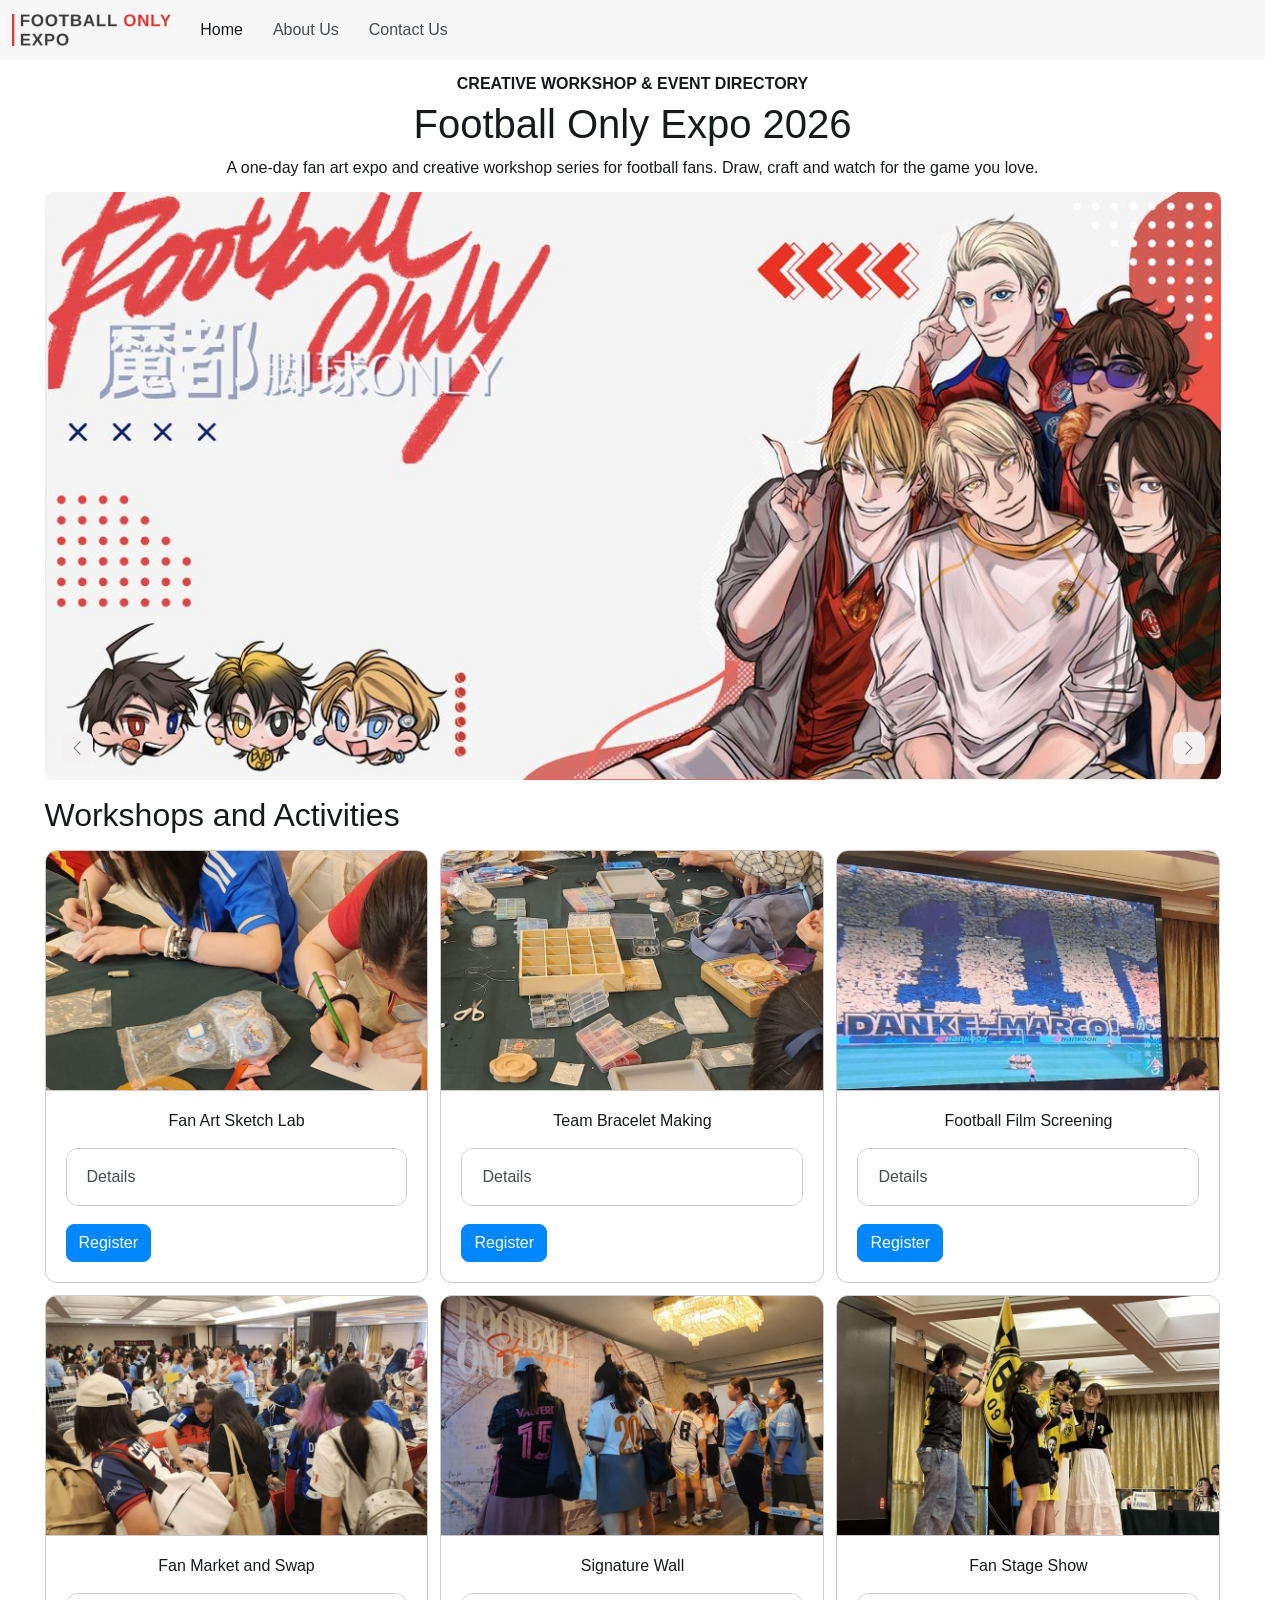
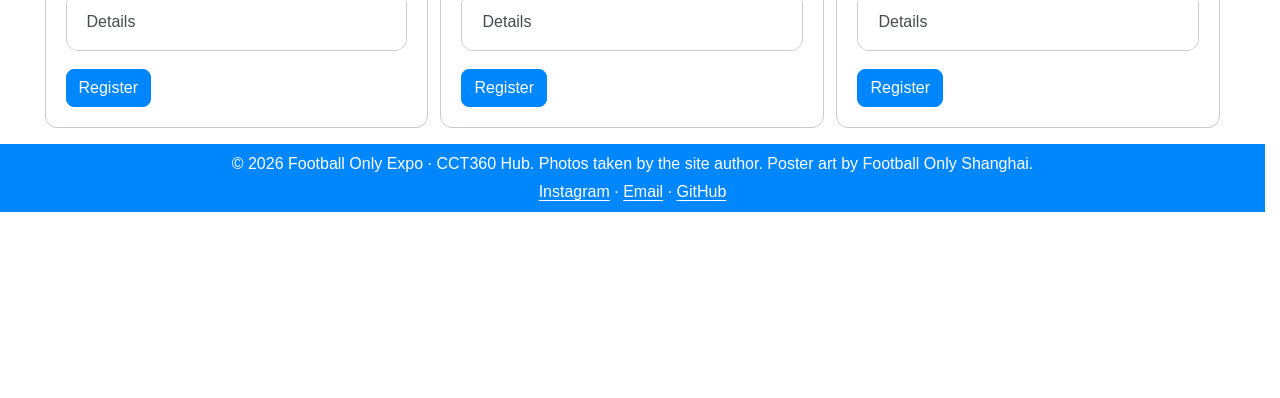
==== index.html @ ecef6b1f "Add home page" ====
<!DOCTYPE html>
<html lang="en">
<head>
  <meta charset="UTF-8">
  <meta name="viewport" content="width=device-width, initial-scale=1.0">
  <title>Football Only Expo 2026 | Creative Workshops for Football Fans</title>
  <link rel="icon" href="data:,">
  <link rel="stylesheet" href="css/bootstrap.min.css">
  <link rel="stylesheet" href="css/style.css">
  <script type="module" src="js/bootstrap.bundle.min.js"></script>
</head>
<body>

  <nav class="navbar md:navbar-expand bg-1 fg-2">
    <div class="container-fluid">
      <a class="navbar-brand" href="index.html">
        <img src="images/logo.png" alt="Football Only Expo" height="32">
      </a>
      <button class="btn-icon navbar-toggler" type="button"
        data-bs-toggle="drawer" data-bs-target="#navbarNav"
        aria-controls="navbarNav" aria-expanded="false"
        aria-label="Toggle navigation">
        <span class="navbar-toggler-icon" aria-hidden="true"></span>
      </button>
      <dialog class="drawer drawer-end" tabindex="-1" id="navbarNav"
        aria-labelledby="navbarNavLabel">
        <div class="drawer-header">
          <span class="drawer-title" id="navbarNavLabel">Menu</span>
          <button type="button" class="btn-close"
            data-bs-dismiss="drawer" aria-label="Close"></button>
        </div>
        <div class="drawer-body">
          <ul class="navbar-nav">
            <li class="nav-item"><a class="nav-link active" aria-current="page" href="index.html">Home</a></li>
            <li class="nav-item"><a class="nav-link" href="#">About Us</a></li>
            <li class="nav-item"><a class="nav-link" href="contact.html">Contact Us</a></li>
          </ul>
        </div>
      </dialog>
    </div>
  </nav>

  <main>
    <div class="container mt-3">
      <p class="text-center fw-bold mt-4 mb-1">CREATIVE WORKSHOP &amp; EVENT DIRECTORY</p>
      <h1 class="text-center mb-3">Football Only Expo 2026</h1>
      <p class="text-center mb-4">A one-day fan art expo and creative workshop series for football fans. Draw, craft and watch for the game you love.</p>

      <div id="heroCarousel" class="carousel carousel-overlay">
        <div class="carousel-inner rounded-5">
          <div class="carousel-item active">
            <img src="images/banner1.jpg" class="d-block w-100"
              alt="Football Only Shanghai poster art of fans drawn in Manchester United, Real Madrid, AC Milan and Bayern kits">
          </div>
          <div class="carousel-item">
            <img src="images/banner2.jpg" class="d-block w-100"
              alt="Football Only Shanghai poster dated 2024/08/03 with three cartoon players in front of a stadium">
          </div>
          <div class="carousel-item">
            <img src="images/banner3.jpg" class="d-block w-100"
              alt="Signature wall covered in handwritten messages from fans in Chinese and English">
          </div>
        </div>
        <div class="carousel-overlay-controls">
          <button class="btn-icon btn-sm btn-subtle theme-secondary" type="button"
            data-bs-target="#heroCarousel" data-bs-slide="prev">
            <span class="carousel-icon-prev" aria-hidden="true"></span>
            <span class="visually-hidden">Previous</span>
          </button>
          <button class="btn-icon btn-sm btn-subtle theme-secondary" type="button"
            data-bs-target="#heroCarousel" data-bs-slide="next">
            <span class="carousel-icon-next" aria-hidden="true"></span>
            <span class="visually-hidden">Next</span>
          </button>
        </div>
      </div>
    </div>

    <div class="container mt-5">
      <h2 class="my-5">Workshops and Activities</h2>
   
      <div class="row g-4">

        <div class="col-12 md:col-6 lg:col-4">
          <div class="card h-100">
            <img src="images/sketch.jpg" class="card-img-top w-100"
              alt="Two fans sketching football players at a table with pencils and handmade badges">
            <div class="card-body d-flex flex-column align-items-center">
              <h3 class="h5 text-center">Fan Art Sketch Lab</h3>
              <div class="accordion w-100 my-3">
                <details class="accordion-item" name="details1">
                  <summary class="accordion-header">Details</summary>
                  <div class="accordion-body">
                    Draw your favourite player in action. Bring a photo on your phone, and our volunteers will help you turn it into a simple line sketch you can colour in.
                  </div>
                </details>
              </div>
              <button type="button" class="btn-solid theme-primary mt-auto"
                data-bs-toggle="dialog" data-bs-target="#registerDialog1">
                Register
              </button>
            </div>
          </div>
          <dialog class="dialog dialog-slide-up" id="registerDialog1" aria-labelledby="registerDialog1Label">
            <div class="dialog-header">
              <h2 class="dialog-title fs-5" id="registerDialog1Label">Register: Fan Art Sketch Lab</h2>
              <button type="button" class="btn-close" data-bs-dismiss="dialog" aria-label="Close"></button>
            </div>
            <div class="dialog-body">
              <p>Saturday, Dec 5 · 11:00 AM · Room A. Pencils and paper are provided. Free with your expo ticket.</p>
            </div>
            <div class="dialog-footer">
              <button type="button" class="btn-solid theme-secondary" data-bs-dismiss="dialog">Close</button>
            </div>
          </dialog>
        </div>

        <div class="col-12 md:col-6 lg:col-4">
          <div class="card h-100">
            <img src="images/bracelet.jpg" class="card-img-top w-100"
              alt="Craft table covered with boxes of coloured beads, string and bracelet trays">
            <div class="card-body d-flex flex-column align-items-center">
              <h3 class="h5 text-center">Team Bracelet Making</h3>
              <div class="accordion w-100 my-3">
                <details class="accordion-item" name="details2">
                  <summary class="accordion-header">Details</summary>
                  <div class="accordion-body">
                    Braid a beaded bracelet in your club's colours, add a player's number and take it home. Every seat comes with a full bead kit.
                  </div>
                </details>
              </div>
              <button type="button" class="btn-solid theme-primary mt-auto"
                data-bs-toggle="dialog" data-bs-target="#registerDialog2">
                Register
              </button>
            </div>
          </div>
          <dialog class="dialog dialog-slide-up" id="registerDialog2" aria-labelledby="registerDialog2Label">
            <div class="dialog-header">
              <h2 class="dialog-title fs-5" id="registerDialog2Label">Register: Team Bracelet Making</h2>
              <button type="button" class="btn-close" data-bs-dismiss="dialog" aria-label="Close"></button>
            </div>
            <div class="dialog-body">
              <p>Saturday, Dec 5 · 12:30 PM · Room B. Seats are limited to 30 fans. Free with your expo ticket.</p>
            </div>
            <div class="dialog-footer">
              <button type="button" class="btn-solid theme-secondary" data-bs-dismiss="dialog">Close</button>
            </div>
          </dialog>
        </div>

        <div class="col-12 md:col-6 lg:col-4">
          <div class="card h-100">
            <img src="images/film.jpg" class="card-img-top w-100"
              alt="Big screen showing a stadium card display that reads Danke Marco">
            <div class="card-body d-flex flex-column align-items-center">
              <h3 class="h5 text-center">Football Film Screening</h3>
              <div class="accordion w-100 my-3">
                <details class="accordion-item" name="details3">
                  <summary class="accordion-header">Details</summary>
                  <div class="accordion-body">
                    Watch and discuss iconic football films and farewell moments, from legendary careers to the tifos fans built to say goodbye.
                  </div>
                </details>
              </div>
              <button type="button" class="btn-solid theme-primary mt-auto"
                data-bs-toggle="dialog" data-bs-target="#registerDialog3">
                Register
              </button>
            </div>
          </div>
          <dialog class="dialog dialog-slide-up" id="registerDialog3" aria-labelledby="registerDialog3Label">
            <div class="dialog-header">
              <h2 class="dialog-title fs-5" id="registerDialog3Label">Register: Football Film Screening</h2>
              <button type="button" class="btn-close" data-bs-dismiss="dialog" aria-label="Close"></button>
            </div>
            <div class="dialog-body">
              <p>Saturday, Dec 5 · 2:00 PM · Main Hall. Bring tissues for the farewell clips. Free with your expo ticket.</p>
            </div>
            <div class="dialog-footer">
              <button type="button" class="btn-solid theme-secondary" data-bs-dismiss="dialog">Close</button>
            </div>
          </dialog>
        </div>

        <div class="col-12 md:col-6 lg:col-4">
          <div class="card h-100">
            <img src="images/market.jpg" class="card-img-top w-100"
              alt="Crowded fan market with fans in club jerseys browsing booths of fan-made goods">
            <div class="card-body d-flex flex-column align-items-center">
              <h3 class="h5 text-center">Fan Market and Swap</h3>
              <div class="accordion w-100 my-3">
                <details class="accordion-item" name="details4">
                  <summary class="accordion-header">Details</summary>
                  <div class="accordion-body">
                    Shop the fan booths for handmade zines, cards, badges and stickers, or bring your own creations to trade with other fans.
                  </div>
                </details>
              </div>
              <button type="button" class="btn-solid theme-primary mt-auto"
                data-bs-toggle="dialog" data-bs-target="#registerDialog4">
                Register
              </button>
            </div>
          </div>
          <dialog class="dialog dialog-slide-up" id="registerDialog4" aria-labelledby="registerDialog4Label">
            <div class="dialog-header">
              <h2 class="dialog-title fs-5" id="registerDialog4Label">Register: Fan Market and Swap</h2>
              <button type="button" class="btn-close" data-bs-dismiss="dialog" aria-label="Close"></button>
            </div>
            <div class="dialog-body">
              <p>Saturday, Dec 5 · 10:00 AM to 5:00 PM · Market Hall. Bring cash or items to swap. Free with your expo ticket.</p>
            </div>
            <div class="dialog-footer">
              <button type="button" class="btn-solid theme-secondary" data-bs-dismiss="dialog">Close</button>
            </div>
          </dialog>
        </div>

        <div class="col-12 md:col-6 lg:col-4">
          <div class="card h-100">
            <img src="images/signature.jpg" class="card-img-top w-100"
              alt="Fans in Valverde, Kroos and Manchester City jerseys signing a large Football Only wall">
            <div class="card-body d-flex flex-column align-items-center">
              <h3 class="h5 text-center">Signature Wall</h3>
              <div class="accordion w-100 my-3">
                <details class="accordion-item" name="details5">
                  <summary class="accordion-header">Details</summary>
                  <div class="accordion-body">
                    Leave your name and a message for your club on the giant Football Only wall, then take a photo with it as a souvenir.
                  </div>
                </details>
              </div>
              <button type="button" class="btn-solid theme-primary mt-auto"
                data-bs-toggle="dialog" data-bs-target="#registerDialog5">
                Register
              </button>
            </div>
          </div>
          <dialog class="dialog dialog-slide-up" id="registerDialog5" aria-labelledby="registerDialog5Label">
            <div class="dialog-header">
              <h2 class="dialog-title fs-5" id="registerDialog5Label">Register: Signature Wall</h2>
              <button type="button" class="btn-close" data-bs-dismiss="dialog" aria-label="Close"></button>
            </div>
            <div class="dialog-body">
              <p>Open all day · Entrance lobby. Markers are provided. Free with your expo ticket.</p>
            </div>
            <div class="dialog-footer">
              <button type="button" class="btn-solid theme-secondary" data-bs-dismiss="dialog">Close</button>
            </div>
          </dialog>
        </div>

        <div class="col-12 md:col-6 lg:col-4">
          <div class="card h-100">
            <img src="images/stage.jpg" class="card-img-top w-100"
              alt="Fans on stage waving a giant Borussia Dortmund flag, one dressed as a bee mascot">
            <div class="card-body d-flex flex-column align-items-center">
              <h3 class="h5 text-center">Fan Stage Show</h3>
              <div class="accordion w-100 my-3">
                <details class="accordion-item" name="details6">
                  <summary class="accordion-header">Details</summary>
                  <div class="accordion-body">
                    Fans take the stage to lead chants, wave club flags and show off their mascot costumes. Sign up to perform or just come to cheer.
                  </div>
                </details>
              </div>
              <button type="button" class="btn-solid theme-primary mt-auto"
                data-bs-toggle="dialog" data-bs-target="#registerDialog6">
                Register
              </button>
            </div>
          </div>
          <dialog class="dialog dialog-slide-up" id="registerDialog6" aria-labelledby="registerDialog6Label">
            <div class="dialog-header">
              <h2 class="dialog-title fs-5" id="registerDialog6Label">Register: Fan Stage Show</h2>
              <button type="button" class="btn-close" data-bs-dismiss="dialog" aria-label="Close"></button>
            </div>
            <div class="dialog-body">
              <p>Saturday, Dec 5 · 4:00 PM · Main Hall stage. Performers check in at the info desk by 3:30 PM. Free with your expo ticket.</p>
            </div>
            <div class="dialog-footer">
              <button type="button" class="btn-solid theme-secondary" data-bs-dismiss="dialog">Close</button>
            </div>
          </dialog>
        </div>

      </div>
    </div>
  </main>

  <footer class="bg-primary fg-contrast-primary text-center p-3 mt-5">
    <p class="mb-1">&copy; 2026 Football Only Expo · CCT360 Hub. Photos taken by the site author. Poster art by Football Only Shanghai.</p>
    <p class="mb-0">
      <a class="fg-contrast-primary" href="https://www.instagram.com/skylarzzz_oxo/">Instagram</a> ·
      <a class="fg-contrast-primary" href="mailto:skylarrr.zhang@mail.utoronto.ca">Email</a> ·
      <a class="fg-contrast-primary" href="https://github.com/Skylaroxo">GitHub</a>
    </p>
  </footer>

</body>
</html>
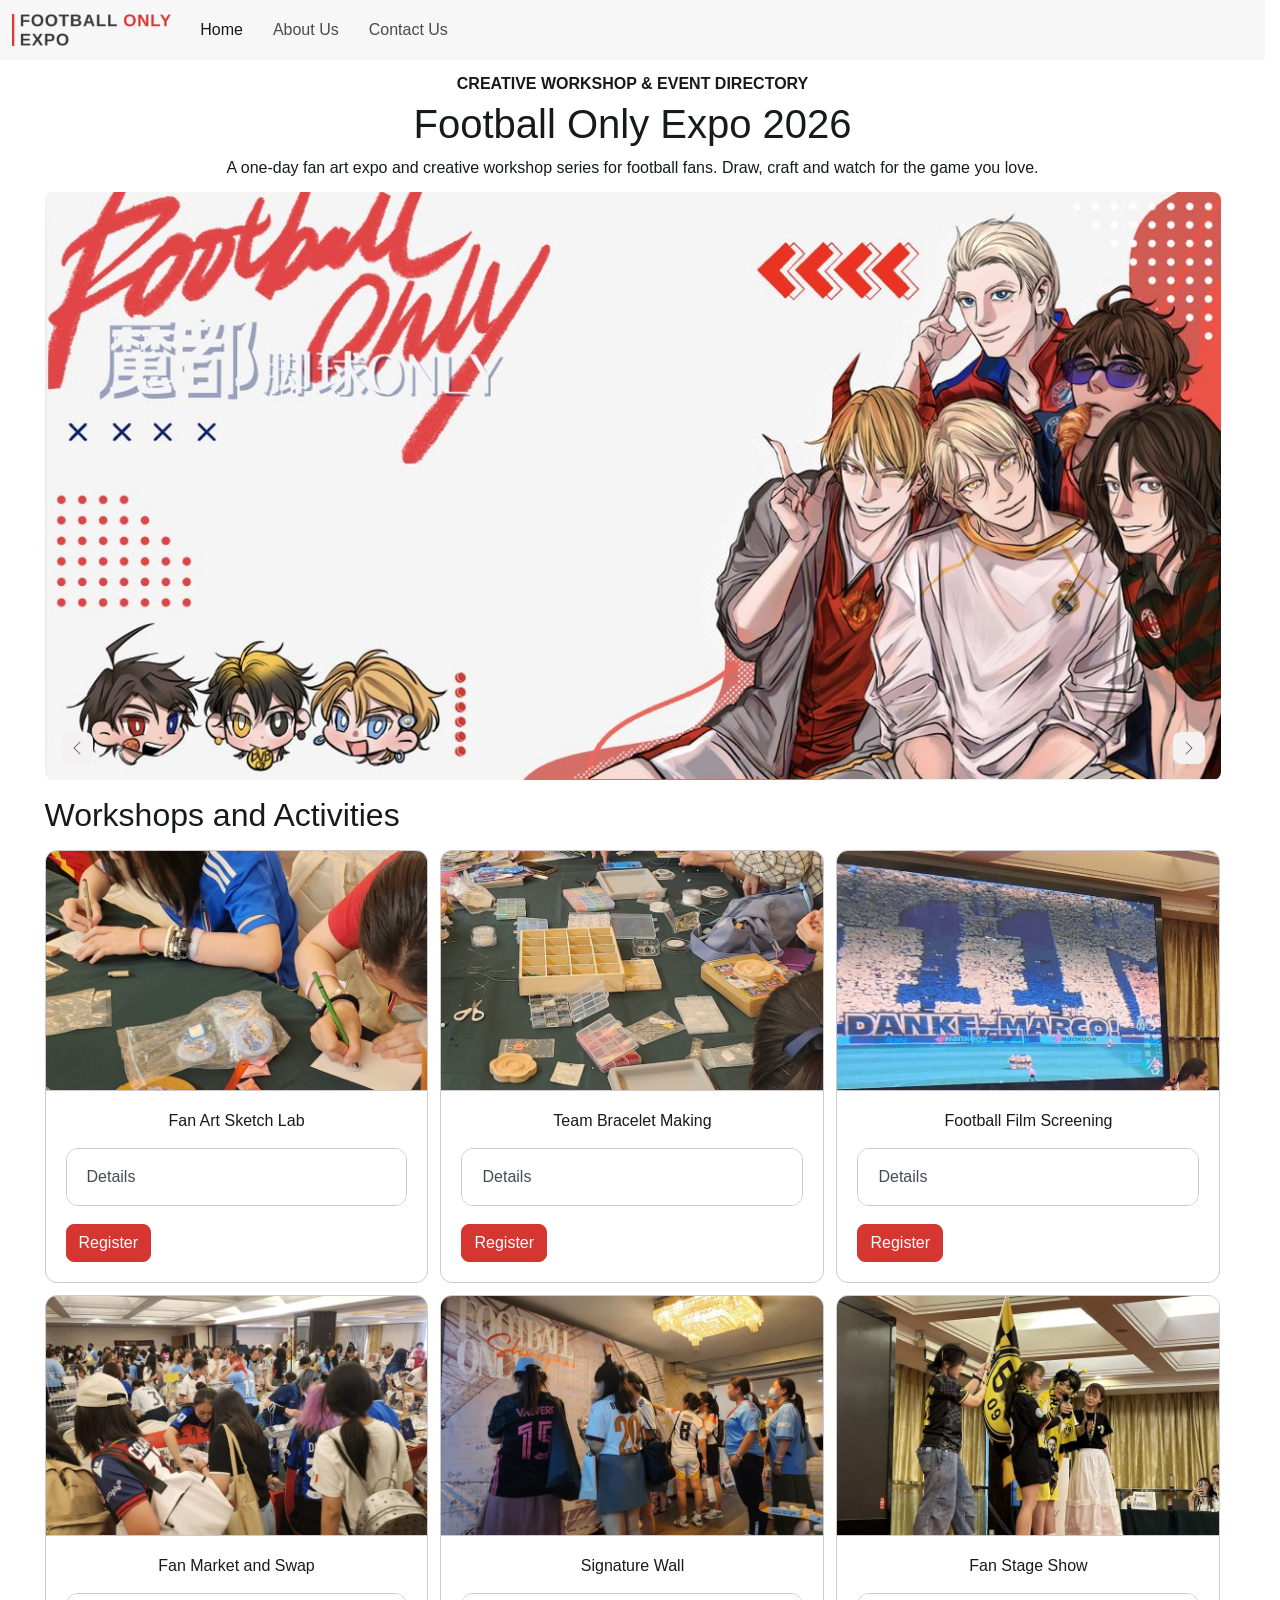
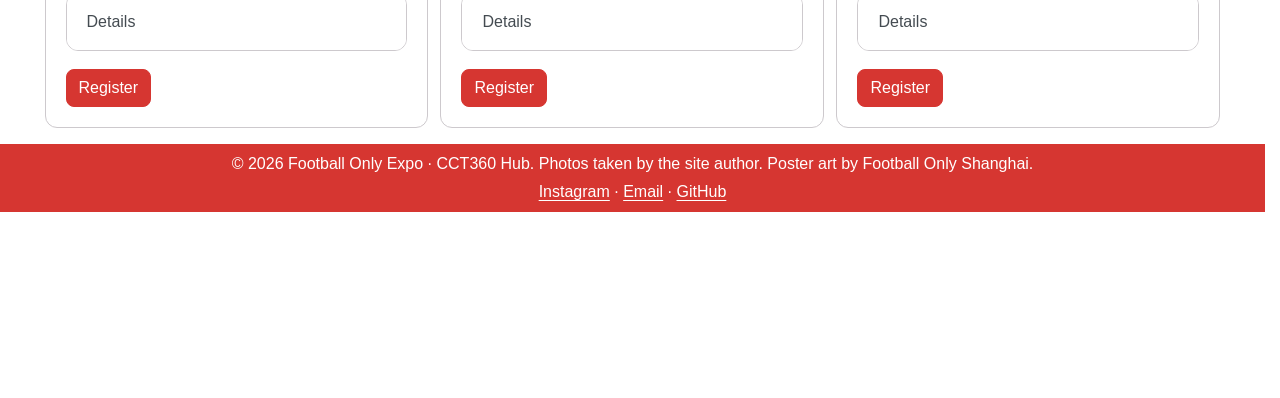
==== commit cadadf2f: "change description" ====
--- a/index.html
+++ b/index.html
@@ -91,7 +91,7 @@
                 <details class="accordion-item" name="details1">
                   <summary class="accordion-header">Details</summary>
                   <div class="accordion-body">
-                    Draw your favourite player in action. Bring a photo on your phone, and our volunteers will help you turn it into a simple line sketch you can colour in.
+                    Draw your favourite player in action, or anything else you love about the game. We provide the paper and pens, and you can swap your finished drawings with other fans.
                   </div>
                 </details>
               </div>
@@ -107,7 +107,7 @@
               <button type="button" class="btn-close" data-bs-dismiss="dialog" aria-label="Close"></button>
             </div>
             <div class="dialog-body">
-              <p>Saturday, Dec 5 · 11:00 AM · Room A. Pencils and paper are provided. Free with your expo ticket.</p>
+              <p>Saturday, Dec 5 · 11:00 AM · Main Hall. Paper and pens are provided. Free with your expo ticket.</p>
             </div>
             <div class="dialog-footer">
               <button type="button" class="btn-solid theme-secondary" data-bs-dismiss="dialog">Close</button>
@@ -141,7 +141,7 @@
               <button type="button" class="btn-close" data-bs-dismiss="dialog" aria-label="Close"></button>
             </div>
             <div class="dialog-body">
-              <p>Saturday, Dec 5 · 12:30 PM · Room B. Seats are limited to 30 fans. Free with your expo ticket.</p>
+              <p>Saturday, Dec 5 · 12:30 PM · Main Hall. Seats are limited to 20 fans. Free with your expo ticket.</p>
             </div>
             <div class="dialog-footer">
               <button type="button" class="btn-solid theme-secondary" data-bs-dismiss="dialog">Close</button>
@@ -159,7 +159,7 @@
                 <details class="accordion-item" name="details3">
                   <summary class="accordion-header">Details</summary>
                   <div class="accordion-body">
-                    Watch and discuss iconic football films and farewell moments, from legendary careers to the tifos fans built to say goodbye.
+                    Watch and discuss iconic football films and farewell moments, plus video edits made by fans themselves and shown on the big screen.                  
                   </div>
                 </details>
               </div>
@@ -209,7 +209,7 @@
               <button type="button" class="btn-close" data-bs-dismiss="dialog" aria-label="Close"></button>
             </div>
             <div class="dialog-body">
-              <p>Saturday, Dec 5 · 10:00 AM to 5:00 PM · Market Hall. Bring cash or items to swap. Free with your expo ticket.</p>
+              <p>Saturday, Dec 5 · 10:00 AM to 5:00 PM · Main Hall. Bring cash or items to swap. Free with your expo ticket.</p>
             </div>
             <div class="dialog-footer">
               <button type="button" class="btn-solid theme-secondary" data-bs-dismiss="dialog">Close</button>
@@ -261,7 +261,7 @@
                 <details class="accordion-item" name="details6">
                   <summary class="accordion-header">Details</summary>
                   <div class="accordion-body">
-                    Fans take the stage to lead chants, wave club flags and show off their mascot costumes. Sign up to perform or just come to cheer.
+                    Fans take the stage to lead chants, wave club flags and do anything else they want. Sign up to perform or just come to cheer.
                   </div>
                 </details>
               </div>
--- a/css/style.css
+++ b/css/style.css
@@ -0,0 +1,14 @@
+:root {
+  --bs-primary-bg: #d63631;
+  --bs-primary-fg: #d63631;
+  --bs-primary-fg-emphasis: #a51e1e;
+  --bs-primary-border: #d63631;
+  --bs-primary-focus-ring: #e24546;
+  --bs-primary-contrast: #ffffff;
+}
+
+.btn-solid.theme-primary {
+  --bs-theme-bg: #d63631;
+  --bs-theme-border: #d63631;
+  --bs-theme-contrast: #ffffff;
+}
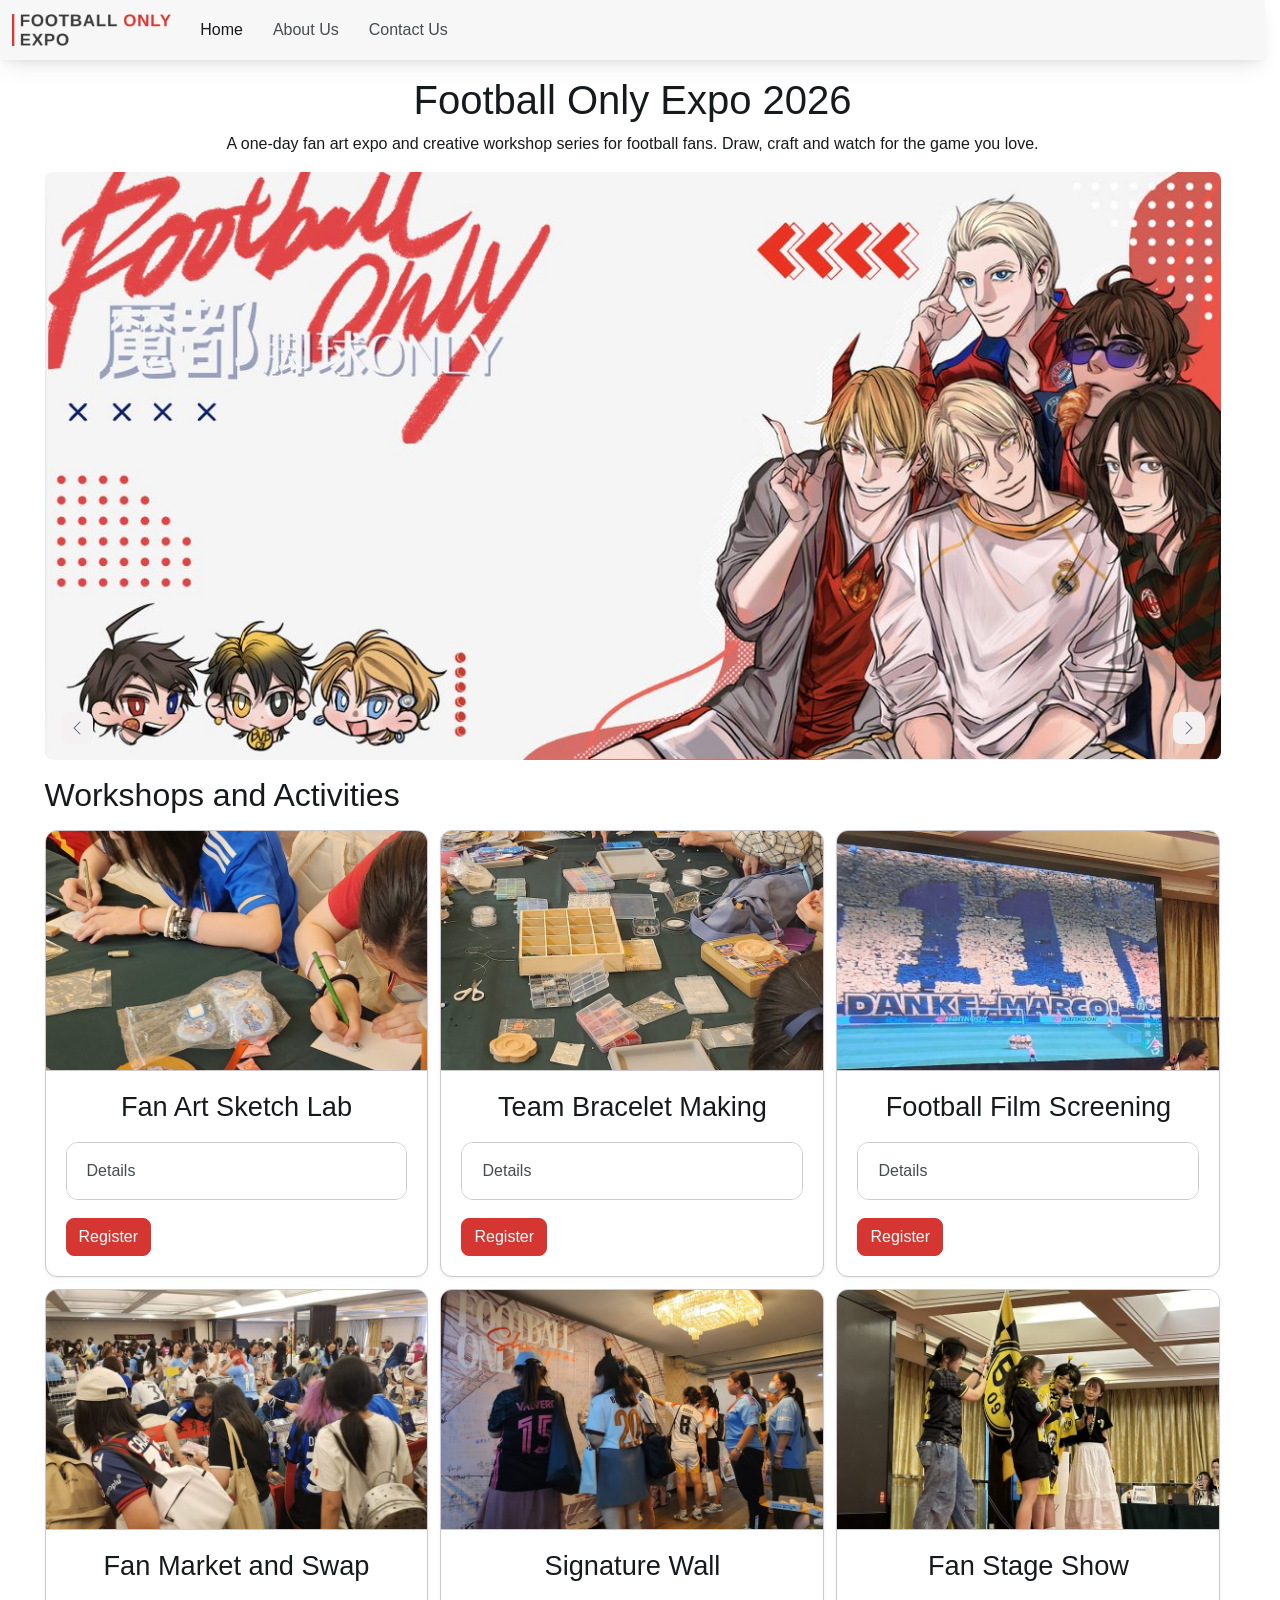
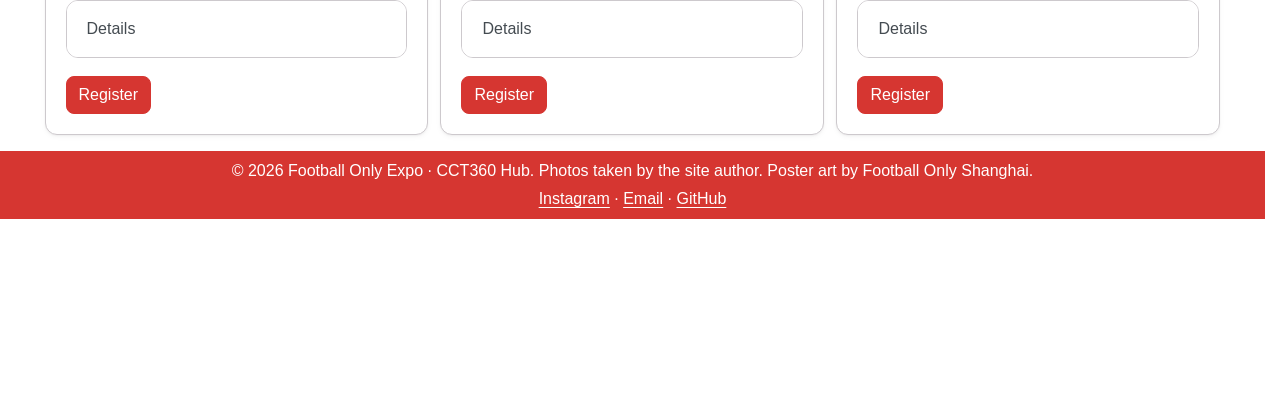
==== commit 3ba07b7c: "space" ====
--- a/index.html
+++ b/index.html
@@ -11,7 +11,7 @@
 </head>
 <body>
 
-  <nav class="navbar md:navbar-expand bg-1 fg-2">
+  <nav class="navbar md:navbar-expand bg-1 fg-2 sticky-top shadow">
     <div class="container-fluid">
       <a class="navbar-brand" href="index.html">
         <img src="images/logo.png" alt="Football Only Expo" height="32">
@@ -41,10 +41,9 @@
   </nav>
 
   <main>
-    <div class="container mt-3">
-      <p class="text-center fw-bold mt-4 mb-1">CREATIVE WORKSHOP &amp; EVENT DIRECTORY</p>
+    <div class="container mt-5">
       <h1 class="text-center mb-3">Football Only Expo 2026</h1>
-      <p class="text-center mb-4">A one-day fan art expo and creative workshop series for football fans. Draw, craft and watch for the game you love.</p>
+      <p class="text-center mb-5">A one-day fan art expo and creative workshop series for football fans. Draw, craft and watch for the game you love.</p>
 
       <div id="heroCarousel" class="carousel carousel-overlay">
         <div class="carousel-inner rounded-5">
@@ -82,11 +81,11 @@
       <div class="row g-4">
 
         <div class="col-12 md:col-6 lg:col-4">
-          <div class="card h-100">
+          <div class="card h-100 shadow-sm">
             <img src="images/sketch.jpg" class="card-img-top w-100"
               alt="Two fans sketching football players at a table with pencils and handmade badges">
             <div class="card-body d-flex flex-column align-items-center">
-              <h3 class="h5 text-center">Fan Art Sketch Lab</h3>
+              <h3 class="text-center">Fan Art Sketch Lab</h3>
               <div class="accordion w-100 my-3">
                 <details class="accordion-item" name="details1">
                   <summary class="accordion-header">Details</summary>
@@ -103,7 +102,7 @@
           </div>
           <dialog class="dialog dialog-slide-up" id="registerDialog1" aria-labelledby="registerDialog1Label">
             <div class="dialog-header">
-              <h2 class="dialog-title fs-5" id="registerDialog1Label">Register: Fan Art Sketch Lab</h2>
+              <h2 class="dialog-title" id="registerDialog1Label">Register: Fan Art Sketch Lab</h2>
               <button type="button" class="btn-close" data-bs-dismiss="dialog" aria-label="Close"></button>
             </div>
             <div class="dialog-body">
@@ -116,11 +115,11 @@
         </div>
 
         <div class="col-12 md:col-6 lg:col-4">
-          <div class="card h-100">
+          <div class="card h-100 shadow-sm">
             <img src="images/bracelet.jpg" class="card-img-top w-100"
               alt="Craft table covered with boxes of coloured beads, string and bracelet trays">
             <div class="card-body d-flex flex-column align-items-center">
-              <h3 class="h5 text-center">Team Bracelet Making</h3>
+              <h3 class="text-center">Team Bracelet Making</h3>
               <div class="accordion w-100 my-3">
                 <details class="accordion-item" name="details2">
                   <summary class="accordion-header">Details</summary>
@@ -137,7 +136,7 @@
           </div>
           <dialog class="dialog dialog-slide-up" id="registerDialog2" aria-labelledby="registerDialog2Label">
             <div class="dialog-header">
-              <h2 class="dialog-title fs-5" id="registerDialog2Label">Register: Team Bracelet Making</h2>
+              <h2 class="dialog-title" id="registerDialog2Label">Register: Team Bracelet Making</h2>
               <button type="button" class="btn-close" data-bs-dismiss="dialog" aria-label="Close"></button>
             </div>
             <div class="dialog-body">
@@ -150,11 +149,11 @@
         </div>
 
         <div class="col-12 md:col-6 lg:col-4">
-          <div class="card h-100">
+          <div class="card h-100 shadow-sm">
             <img src="images/film.jpg" class="card-img-top w-100"
               alt="Big screen showing a stadium card display that reads Danke Marco">
             <div class="card-body d-flex flex-column align-items-center">
-              <h3 class="h5 text-center">Football Film Screening</h3>
+              <h3 class="text-center">Football Film Screening</h3>
               <div class="accordion w-100 my-3">
                 <details class="accordion-item" name="details3">
                   <summary class="accordion-header">Details</summary>
@@ -171,7 +170,7 @@
           </div>
           <dialog class="dialog dialog-slide-up" id="registerDialog3" aria-labelledby="registerDialog3Label">
             <div class="dialog-header">
-              <h2 class="dialog-title fs-5" id="registerDialog3Label">Register: Football Film Screening</h2>
+              <h2 class="dialog-title" id="registerDialog3Label">Register: Football Film Screening</h2>
               <button type="button" class="btn-close" data-bs-dismiss="dialog" aria-label="Close"></button>
             </div>
             <div class="dialog-body">
@@ -184,11 +183,11 @@
         </div>
 
         <div class="col-12 md:col-6 lg:col-4">
-          <div class="card h-100">
+          <div class="card h-100 shadow-sm">
             <img src="images/market.jpg" class="card-img-top w-100"
               alt="Crowded fan market with fans in club jerseys browsing booths of fan-made goods">
             <div class="card-body d-flex flex-column align-items-center">
-              <h3 class="h5 text-center">Fan Market and Swap</h3>
+              <h3 class="text-center">Fan Market and Swap</h3>
               <div class="accordion w-100 my-3">
                 <details class="accordion-item" name="details4">
                   <summary class="accordion-header">Details</summary>
@@ -205,7 +204,7 @@
           </div>
           <dialog class="dialog dialog-slide-up" id="registerDialog4" aria-labelledby="registerDialog4Label">
             <div class="dialog-header">
-              <h2 class="dialog-title fs-5" id="registerDialog4Label">Register: Fan Market and Swap</h2>
+              <h2 class="dialog-title" id="registerDialog4Label">Register: Fan Market and Swap</h2>
               <button type="button" class="btn-close" data-bs-dismiss="dialog" aria-label="Close"></button>
             </div>
             <div class="dialog-body">
@@ -218,11 +217,11 @@
         </div>
 
         <div class="col-12 md:col-6 lg:col-4">
-          <div class="card h-100">
+          <div class="card h-100 shadow-sm">
             <img src="images/signature.jpg" class="card-img-top w-100"
               alt="Fans in Valverde, Kroos and Manchester City jerseys signing a large Football Only wall">
             <div class="card-body d-flex flex-column align-items-center">
-              <h3 class="h5 text-center">Signature Wall</h3>
+              <h3 class="text-center">Signature Wall</h3>
               <div class="accordion w-100 my-3">
                 <details class="accordion-item" name="details5">
                   <summary class="accordion-header">Details</summary>
@@ -239,7 +238,7 @@
           </div>
           <dialog class="dialog dialog-slide-up" id="registerDialog5" aria-labelledby="registerDialog5Label">
             <div class="dialog-header">
-              <h2 class="dialog-title fs-5" id="registerDialog5Label">Register: Signature Wall</h2>
+              <h2 class="dialog-title" id="registerDialog5Label">Register: Signature Wall</h2>
               <button type="button" class="btn-close" data-bs-dismiss="dialog" aria-label="Close"></button>
             </div>
             <div class="dialog-body">
@@ -252,11 +251,11 @@
         </div>
 
         <div class="col-12 md:col-6 lg:col-4">
-          <div class="card h-100">
+          <div class="card h-100 shadow-sm">
             <img src="images/stage.jpg" class="card-img-top w-100"
               alt="Fans on stage waving a giant Borussia Dortmund flag, one dressed as a bee mascot">
             <div class="card-body d-flex flex-column align-items-center">
-              <h3 class="h5 text-center">Fan Stage Show</h3>
+              <h3 class="text-center">Fan Stage Show</h3>
               <div class="accordion w-100 my-3">
                 <details class="accordion-item" name="details6">
                   <summary class="accordion-header">Details</summary>
@@ -273,7 +272,7 @@
           </div>
           <dialog class="dialog dialog-slide-up" id="registerDialog6" aria-labelledby="registerDialog6Label">
             <div class="dialog-header">
-              <h2 class="dialog-title fs-5" id="registerDialog6Label">Register: Fan Stage Show</h2>
+              <h2 class="dialog-title" id="registerDialog6Label">Register: Fan Stage Show</h2>
               <button type="button" class="btn-close" data-bs-dismiss="dialog" aria-label="Close"></button>
             </div>
             <div class="dialog-body">
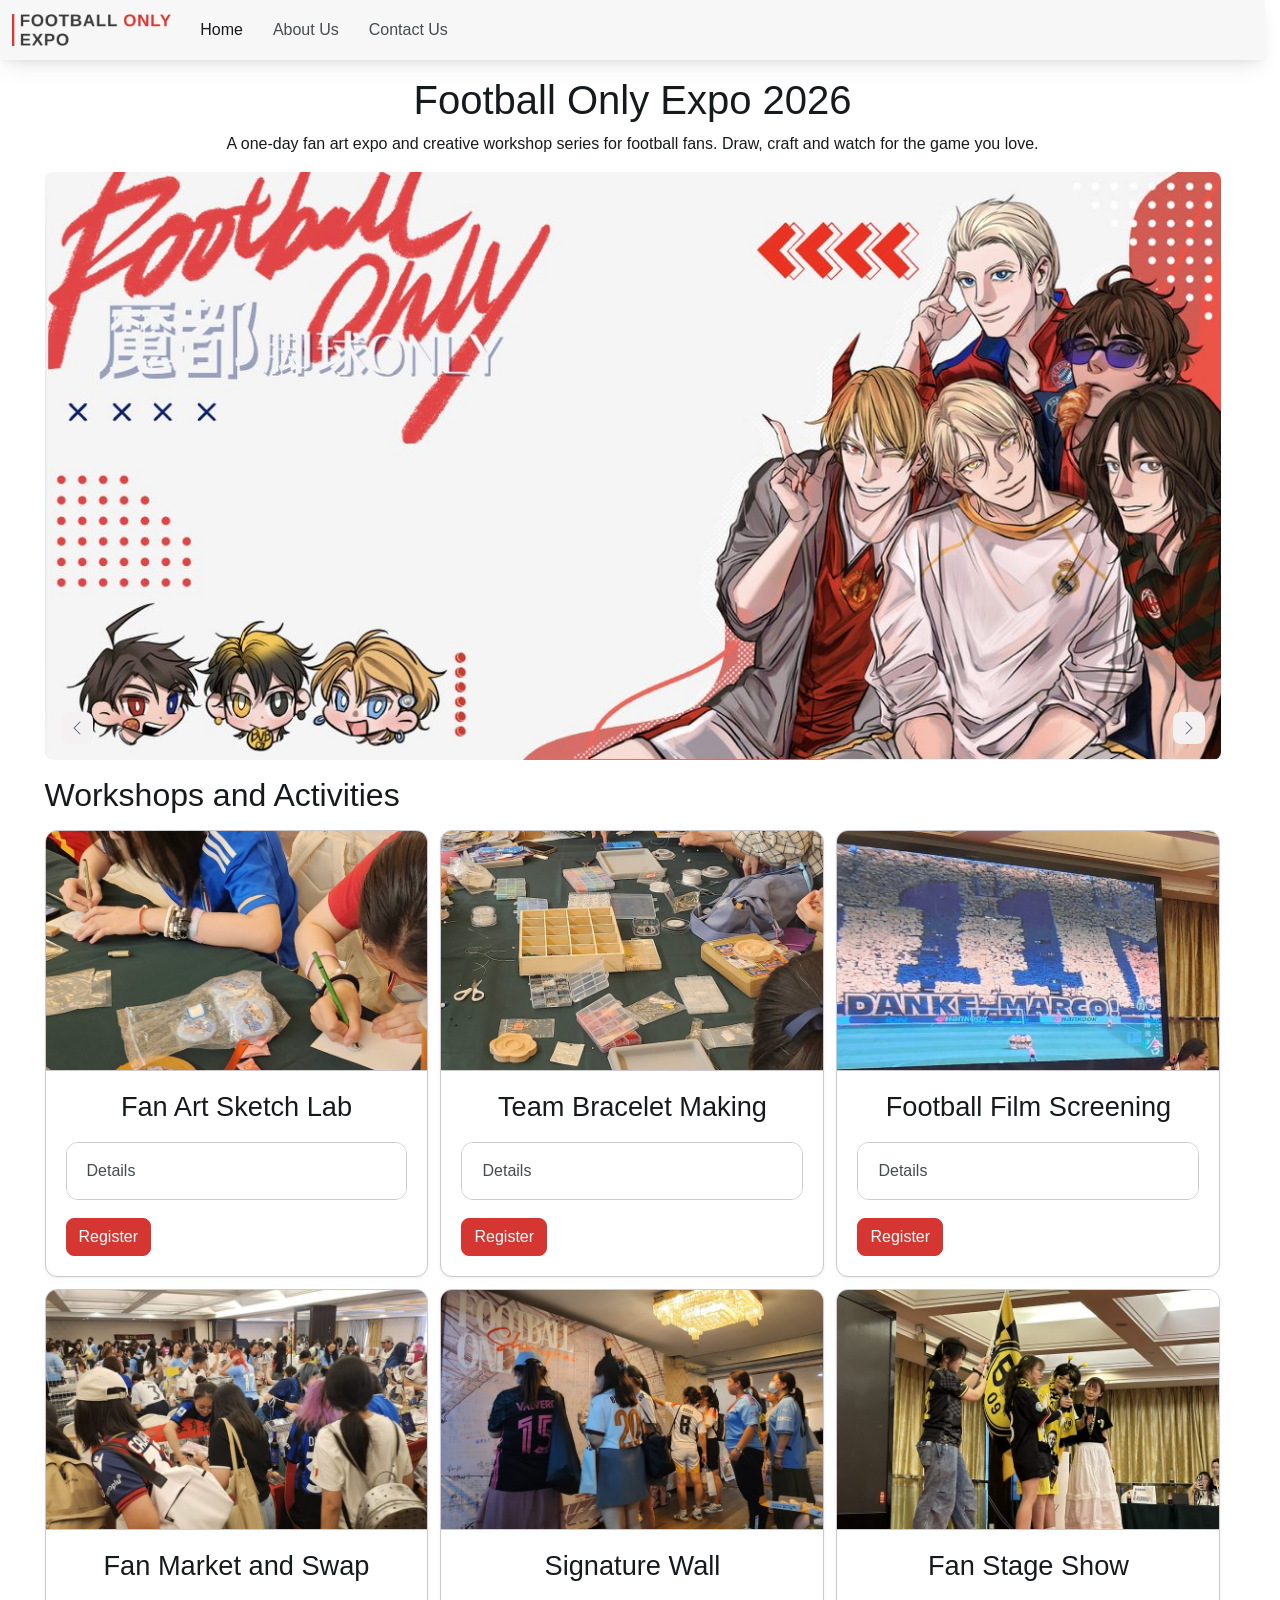
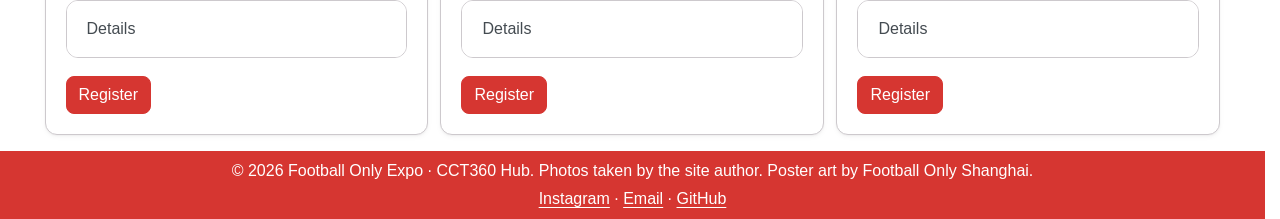
==== commit 5040b209: "fixed" ====
--- a/index.html
+++ b/index.html
@@ -100,7 +100,7 @@
               </button>
             </div>
           </div>
-          <dialog class="dialog dialog-slide-up" id="registerDialog1" aria-labelledby="registerDialog1Label">
+          <dialog class="dialog dialog-slide-up position-fixed" id="registerDialog1" aria-labelledby="registerDialog1Label">
             <div class="dialog-header">
               <h2 class="dialog-title" id="registerDialog1Label">Register: Fan Art Sketch Lab</h2>
               <button type="button" class="btn-close" data-bs-dismiss="dialog" aria-label="Close"></button>
@@ -134,7 +134,7 @@
               </button>
             </div>
           </div>
-          <dialog class="dialog dialog-slide-up" id="registerDialog2" aria-labelledby="registerDialog2Label">
+          <dialog class="dialog dialog-slide-up position-fixed" id="registerDialog2" aria-labelledby="registerDialog2Label">
             <div class="dialog-header">
               <h2 class="dialog-title" id="registerDialog2Label">Register: Team Bracelet Making</h2>
               <button type="button" class="btn-close" data-bs-dismiss="dialog" aria-label="Close"></button>
@@ -168,7 +168,7 @@
               </button>
             </div>
           </div>
-          <dialog class="dialog dialog-slide-up" id="registerDialog3" aria-labelledby="registerDialog3Label">
+          <dialog class="dialog dialog-slide-up position-fixed" id="registerDialog3" aria-labelledby="registerDialog3Label">
             <div class="dialog-header">
               <h2 class="dialog-title" id="registerDialog3Label">Register: Football Film Screening</h2>
               <button type="button" class="btn-close" data-bs-dismiss="dialog" aria-label="Close"></button>
@@ -202,7 +202,7 @@
               </button>
             </div>
           </div>
-          <dialog class="dialog dialog-slide-up" id="registerDialog4" aria-labelledby="registerDialog4Label">
+          <dialog class="dialog dialog-slide-up position-fixed" id="registerDialog4" aria-labelledby="registerDialog4Label">
             <div class="dialog-header">
               <h2 class="dialog-title" id="registerDialog4Label">Register: Fan Market and Swap</h2>
               <button type="button" class="btn-close" data-bs-dismiss="dialog" aria-label="Close"></button>
@@ -236,7 +236,7 @@
               </button>
             </div>
           </div>
-          <dialog class="dialog dialog-slide-up" id="registerDialog5" aria-labelledby="registerDialog5Label">
+          <dialog class="dialog dialog-slide-up position-fixed" id="registerDialog5" aria-labelledby="registerDialog5Label">
             <div class="dialog-header">
               <h2 class="dialog-title" id="registerDialog5Label">Register: Signature Wall</h2>
               <button type="button" class="btn-close" data-bs-dismiss="dialog" aria-label="Close"></button>
@@ -270,7 +270,7 @@
               </button>
             </div>
           </div>
-          <dialog class="dialog dialog-slide-up" id="registerDialog6" aria-labelledby="registerDialog6Label">
+          <dialog class="dialog dialog-slide-up position-fixed" id="registerDialog6" aria-labelledby="registerDialog6Label">
             <div class="dialog-header">
               <h2 class="dialog-title" id="registerDialog6Label">Register: Fan Stage Show</h2>
               <button type="button" class="btn-close" data-bs-dismiss="dialog" aria-label="Close"></button>
